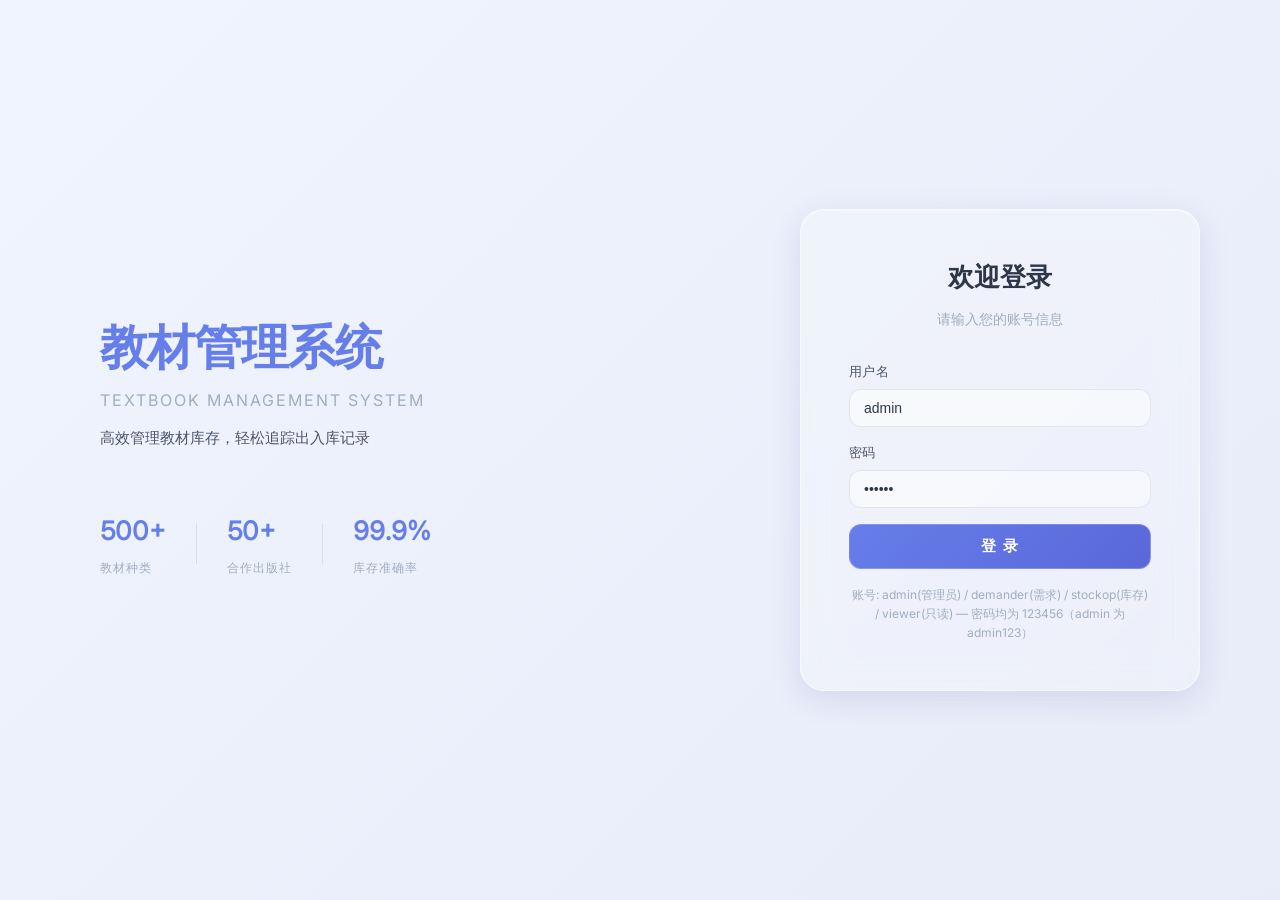
==== frontend/index.html @ da6a26a8 "Add files via upload" ====
<!DOCTYPE html>
<html lang="zh-CN">
<head>
    <meta charset="UTF-8">
    <meta name="viewport" content="width=device-width, initial-scale=1.0">
    <title>教材管理系统</title>
    <!-- Google Fonts -->
    <link rel="preconnect" href="https://fonts.googleapis.com">
    <link rel="preconnect" href="https://fonts.gstatic.com" crossorigin>
    <link href="https://fonts.googleapis.com/css2?family=Fustat:wght@400;500;600;700;800&family=Inter:wght@300;400;500;600;700&display=swap" rel="stylesheet">
    <link rel="stylesheet" href="css/style.css">
</head>
<body>
    <!-- Toast 通知容器 -->
    <div id="toast-container" class="toast-container"></div>

    <div id="app">
        <!-- ============================================================
        登录页面
        ============================================================ -->
        <div id="loginPage" class="login-page-full">
            <div class="login-hero">
                <!-- 左侧装饰文字 -->
                <div class="login-hero-left">
                    <div class="login-brand">
                        <h1 class="login-brand-title">教材管理系统</h1>
                        <p class="login-brand-subtitle">TextBook Management System</p>
                        <p class="login-brand-desc">高效管理教材库存，轻松追踪出入库记录</p>
                    </div>
                    <!-- 三列装饰性统计数字 -->
                    <div class="login-stats">
                        <div class="login-stat-item">
                            <span class="login-stat-number">500+</span>
                            <span class="login-stat-label">教材种类</span>
                        </div>
                        <div class="login-stat-divider"></div>
                        <div class="login-stat-item">
                            <span class="login-stat-number">50+</span>
                            <span class="login-stat-label">合作出版社</span>
                        </div>
                        <div class="login-stat-divider"></div>
                        <div class="login-stat-item">
                            <span class="login-stat-number">99.9%</span>
                            <span class="login-stat-label">库存准确率</span>
                        </div>
                    </div>
                </div>
                <!-- 右侧登录表单 -->
                <div class="login-hero-right">
                    <div class="login-card-glass">
                        <div class="login-card-header">
                            <h2>欢迎登录</h2>
                            <p>请输入您的账号信息</p>
                        </div>
                        <form id="loginForm">
                            <div class="form-group">
                                <label for="username">用户名</label>
                                <input type="text" id="username" name="username" class="form-control" placeholder="请输入用户名" value="admin">
                            </div>
                            <div class="form-group">
                                <label for="password">密码</label>
                                <input type="password" id="password" name="password" class="form-control" placeholder="请输入密码" value="123456">
                            </div>
                            <button type="submit" class="btn btn-primary btn-block login-submit-btn">登 录</button>
                        </form>
                        <p class="login-hint">账号: admin(管理员) / demander(需求) / stockop(库存) / viewer(只读) — 密码均为 123456（admin 为 admin123）</p>
                    </div>
                </div>
            </div>
        </div>

        <!-- ============================================================
        首页欢迎屏
        ============================================================ -->
        <div id="homePage" class="home-page" style="display: none;">
            <div class="home-bg"></div>
            <div class="home-bg-clear"></div>
            <div class="home-vignette"></div>
            <div class="home-corner-title">TextBook</div>
            <div class="home-corner-line"></div>
            <div class="home-center">
                <h1 class="home-main-title">教材管理系统</h1>
                <p class="home-subtitle">TextBookManagement</p>
            </div>
            <div class="home-enter-btn" id="homeEnterBtn">
                <div class="enter-ring outer"></div>
                <div class="enter-ring inner"></div>
            </div>
            <div class="home-enter-text" id="homeEnterText">Click To Enter</div>
        </div>

        <!-- ============================================================
        主应用界面
        ============================================================ -->
        <div id="appMain" class="app-main" style="display: none;">
            <!-- 导航栏：初始全宽透明，滚动后收缩为居中胶囊 -->
            <nav id="liquidNavbar" class="liquid-navbar">
                <div class="liquid-navbar-inner">
                    <div class="liquid-nav-left">
                        <span class="liquid-nav-logo">TextBook</span>
                    </div>
                    <div class="liquid-nav-center">
                        <div class="nav-indicator" id="navIndicator"></div>
                        <span id="dynamicNavLinks">
                            <!-- 导航链接由 router.js 根据权限动态渲染 -->
                        </span>
                    </div>
                    <div class="liquid-nav-right">
                        <span class="liquid-nav-user" id="userDisplayNav">未登录</span>
                        <button id="logoutBtnNav" class="liquid-btn-logout">
                            <span>退出登录</span>
                            <svg class="logout-arrow" width="16" height="16" viewBox="0 0 24 24" fill="none" stroke="currentColor" stroke-width="2.5" stroke-linecap="round" stroke-linejoin="round">
                                <path d="M9 21H5a2 2 0 0 1-2-2V5a2 2 0 0 1 2-2h4"/>
                                <polyline points="16 17 21 12 16 7"/>
                                <line x1="21" y1="12" x2="9" y2="12"/>
                            </svg>
                        </button>
                    </div>
                </div>
            </nav>

            <!-- 单页滚动主内容区：页面由 router.js 动态渲染到 #page-container -->
            <main id="main-content" class="main-content">
                <div id="page-container">
                    <!-- 页面内容由 JavaScript 动态加载 -->
                </div>
            </main>
        </div>
    </div>

    <!-- 引入 JavaScript 文件 -->
    <script src="js/api.js"></script>
    <script src="js/router.js"></script>
    <script src="js/app.js"></script>
</body>
</html>
---- frontend/css/style.css ----
/* ============================================================
   教材管理系统 — 浅色系玻璃拟态 + 液态玻璃导航 + 平滑动画
   全局样式表：包含首页、登录页、仪表盘、教材管理、模态框等全部页面样式
   ============================================================ */

/* ============================================================
   CSS 设计令牌（Design Tokens）
   集中定义全局颜色、圆角、间距、过渡、阴影等可复用变量
   ============================================================ */
:root {
    /* ---- 玻璃拟态核心参数 ---- */
    --glass-bg: rgba(255, 255, 255, 0.20);         /* 半透明白底 */
    --glass-border: rgba(255, 255, 255, 0.6);       /* 半透明白边框 */
    --glass-shadow: 0 8px 32px rgba(31, 38, 135, 0.12),
                    inset 0 1px 1px rgba(255, 255, 255, 0.6); /* 外投影 + 内高光 */
    --glass-blur: 18px;                              /* backdrop-filter 模糊量 */

    /* ---- 主题色系（紫蓝渐变） ---- */
    --primary: #667eea;
    --primary-light: #a8b5ff;
    --primary-dark: #5a67d8;
    --primary-soft: rgba(102, 126, 234, 0.08);       /* 极浅紫底，用于 hover 背景 */
    --success: #48bb78;
    --warning: #ed8936;
    --danger: #fc8181;
    --info: #63b3ed;

    /* ---- 文字色阶 ---- */
    --text-primary: #2d3748;
    --text-secondary: #4a5568;
    --text-muted: #a0aec0;
    --text-on-glass: #2d3748;

    /* ---- 页面浅色渐变背景 ---- */
    --bg-start: #f0f4ff;
    --bg-end: #e8ecf8;
    --bg-card: rgba(255, 255, 255, 0.6);
    
    /* ---- 统一圆角阶梯 ---- */
    --radius-sm: 8px;
    --radius-md: 12px;
    --radius-lg: 16px;
    --radius-xl: 20px;
    --radius-2xl: 24px;

    /* ---- 统一间距阶梯 ---- */
    --spacing-xs: 4px;
    --spacing-sm: 8px;
    --spacing-md: 16px;
    --spacing-lg: 24px;
    --spacing-xl: 32px;
    --spacing-2xl: 48px;

    /* ---- 统一过渡曲线 ---- */
    --transition-fast: 0.2s cubic-bezier(0.4, 0, 0.2, 1);
    --transition-normal: 0.3s cubic-bezier(0.4, 0, 0.2, 1);
    --transition-slow: 0.5s cubic-bezier(0.4, 0, 0.2, 1);

    /* ---- 布局尺寸 ---- */
    --topbar-height: 60px;                           /* 旧版顶栏高度 */
}
/* ============================================================
   全局盒模型重置 & body/html 基础样式
   ============================================================ */
* {
    margin: 0;
    padding: 0;
    box-sizing: border-box;
}

body {
    font-family: -apple-system, BlinkMacSystemFont, "Segoe UI", Roboto, "Helvetica Neue", Arial, "Noto Sans SC", sans-serif;
    /* background: url('../images/indexBackground.jpg') center/cover no-repeat fixed; 全屏背景图片，固定不随滚动 */
    background: white;
    color: var(--text-primary);
    line-height: 1.6;
    min-height: 100vh;
    overflow-x: hidden;          /* 禁止横向滚动 */
}

html {
    scroll-behavior: smooth;     /* 锚点平滑滚动 */
}

/* ---- #app 根容器：纵向弹性布局，撑满视口 ---- */
#app {
    display: flex;
    flex-direction: column;
    min-height: 100vh;
    position: relative;          /* 作为内部 fixed 定位的参照 */
}

/* ============================================================
   首页欢迎屏（Welcome / Landing Screen）
   全屏 fixed 覆盖：背景图 + 模糊/暗角 + 品牌标题 + 双圆环进入按钮
   JS 添加 .hidden 类触发淡出 + 微放大转场动画，然后切入主应用
   ============================================================ */

/* 首页全屏容器：fixed 覆盖视口，z-index:1000 为最高层 */
.home-page {
    position: fixed;
    top: 0;
    left: 0;
    width: 100%;
    height: 100%;
    z-index: 1000;
    display: flex;
    flex-direction: column;
    align-items: center;
    justify-content: center;
    overflow: hidden;
    transition: opacity 0.8s cubic-bezier(0.4, 0, 0.2, 1),
                transform 0.8s cubic-bezier(0.4, 0, 0.2, 1); /* 退出时淡出+微放大 */
}

/* 隐藏态：透明 + 放大 5% + 禁止交互，JS 触发退出动画 */
.home-page.hidden {
    opacity: 0;
    transform: scale(1.05);
    pointer-events: none;
}

/* 背景图层（模糊层）：整张背景图高斯模糊 10px，边缘外扩 10px 避免模糊白边 */
.home-bg {
    position: absolute;
    top: -10px;
    left: -10px;
    right: -10px;
    bottom: -10px;
    background: url('../images/HomeBackground.png') center/cover no-repeat;
    filter: blur(10px);
    z-index: 0;
}

/* 背景图层（清晰中心）：同一背景图，径向渐变 mask 使中心清晰 → 边缘渐隐融入模糊层 */
.home-bg-clear {
    position: absolute;
    top: -10px;
    left: -10px;
    right: -10px;
    bottom: -10px;
    background: url('../images/HomeBackground.png') center/cover no-repeat;
    z-index: 0;
    mask-image: radial-gradient(
        circle at center,
        rgba(0, 0, 0, 1) 0%,
        rgba(0, 0, 0, 1) 25%,
        rgba(0, 0, 0, 0.8) 30%,
        rgba(0, 0, 0, 0.3) 40%,
        rgba(0, 0, 0, 0) 50%
    );
    -webkit-mask-image: radial-gradient(
        circle at center,
        rgba(0, 0, 0, 1) 0%,
        rgba(0, 0, 0, 1) 25%,
        rgba(0, 0, 0, 0.8) 30%,
        rgba(0, 0, 0, 0.3) 40%,
        rgba(0, 0, 0, 0) 50%
    );
    pointer-events: none;
}

/* 暗角覆盖层：径向渐变从中心透明到四角深黑，压暗画面边缘突出中央内容 */
.home-vignette {
    position: absolute;
    top: 0;
    left: 0;
    width: 100%;
    height: 100%;
    z-index: 1;
    background: radial-gradient(
        ellipse at center,
        transparent 40%,
        rgba(0, 0, 0, 0.15) 60%,
        rgba(0, 0, 0, 0.35) 80%,
        rgba(0, 0, 0, 0.5) 100%
    );
    pointer-events: none;
}

/* 左上角品牌文字：衬线斜体镂空效果（color:transparent + 仅保留白色 text-stroke 描边） */
.home-corner-title {
    position: absolute;
    top: 40px;
    left: 48px;
    z-index: 2;
    font-family: 'Georgia', 'Times New Roman', 'Songti SC', 'SimSun', serif;
    font-size: 28px;
    font-weight: 400;
    font-style: italic;
    color: transparent;                                      /* 文字填充透明，仅显示描边 */
    -webkit-text-stroke: 0.5px rgba(255, 255, 255, 0.8);
    letter-spacing: 4px;
    user-select: none;
}

/* 品牌文字下方的装饰横线：半透明白色，左右撑满 */
.home-corner-line {
    position: absolute;
    top: calc(40px + 28px + 8px); /* = 标题 top + 字号 + 8px 间距 */
    left: 48px;
    right: 48px;
    height: 1px;
    background: rgba(255, 255, 255, 0.2);
    z-index: 2;
    pointer-events: none;
}

/* 中央文字区域：纵向 flex 居中排列主标题 + 副标题 */
.home-center {
    position: relative;
    z-index: 2;
    text-align: center;
    display: flex;
    flex-direction: column;
    align-items: center;
    gap: 16px;
}

/* 主标题：大号衬线斜体白色，带柔和投影 */
.home-main-title {
    font-family: 'Georgia', 'Times New Roman', 'Songti SC', serif;
    font-size: 72px;
    font-weight: 600;
    font-style: italic;
    color: #ffffff;
    text-shadow: 0 2px 20px rgba(0, 0, 0, 0.15);
    letter-spacing: 6px;
    margin: 0;
    line-height: 1.2;
}

/* 副标题：细体无衬线大写，半透明白色 */
.home-subtitle {
    font-family: -apple-system, BlinkMacSystemFont, 'Segoe UI', Roboto, 'Helvetica Neue', Arial, sans-serif;
    font-size: 16px;
    font-weight: 300;
    color: rgba(255, 255, 255, 0.6);
    letter-spacing: 6px;
    text-transform: uppercase;
    margin: 0;
}

/* 进入按钮：绝对定位于页面底部中央，内含双圆环装饰 */
.home-enter-btn {
    position: absolute;
    bottom: 60px;
    left: 50%;
    transform: translateX(-50%);                            /* 水平居中 */
    z-index: 2;
    display: flex;
    align-items: center;
    justify-content: center;
    cursor: pointer;
    width: 72px;
    height: 72px;
    transition: transform 0.3s cubic-bezier(0.4, 0, 0.2, 1);
}

.home-enter-btn:hover {
    transform: translateX(-50%) scale(1.08);                /* hover 放大 8% */
}

.home-enter-btn:active {
    transform: translateX(-50%) scale(0.95);                /* 按下缩小 5% */
}

/* 双圆环（外环细 + 内环粗）：绝对居中于按钮容器，hover 同步放大 */
.enter-ring {
    position: absolute;
    border-radius: 50%;
    border-style: solid;
    border-color: rgba(255, 255, 255, 0.7);
    top: 50%;
    left: 50%;
    transform: translate(-50%, -50%);
    transition: all 0.4s cubic-bezier(0.4, 0, 0.2, 1);
}

.enter-ring.outer {
    width: 72px;
    height: 72px;
    border-width: 1.5px;
}

.enter-ring.inner {
    width: 58px;
    height: 58px;
    border-width: 2.5px;
}

.home-enter-btn:hover .enter-ring.outer {
    width: 80px;
    height: 80px;
    border-color: rgba(255, 255, 255, 0.9);
}

.home-enter-btn:hover .enter-ring.inner {
    width: 64px;
    height: 64px;
    border-color: rgba(255, 255, 255, 0.9);
}

/* 按钮下方提示文字 ~ 兄弟选择器联动 hover 高亮 */
.home-enter-text {
    position: absolute;
    bottom: 36px;
    left: 50%;
    transform: translateX(-50%);
    z-index: 2;
    font-family: -apple-system, BlinkMacSystemFont, 'Segoe UI', Roboto, 'Helvetica Neue', Arial, sans-serif;
    font-size: 13px;
    font-weight: 300;
    color: rgba(255, 255, 255, 0.7);
    letter-spacing: 3px;
    text-align: center;
    line-height: 1.3;
    transition: color 0.3s ease;
    cursor: pointer;
}

.home-enter-btn:hover ~ .home-enter-text,
.home-enter-text:hover {
    color: rgba(255, 255, 255, 0.95);
}



/* ---- 主应用界面：初始隐藏，JS 添加 .show 后显示 ---- */
.app-main {
    display: none;
    flex-direction: column;
    min-height: 100vh;
}

.app-main.show {
    display: flex;
}

/* 进入动画作用在 #page-container 上，避免 transform 创建新的 fixed 定位包含块 */
.app-main.show #page-container {
    animation: appMainEnter 0.8s cubic-bezier(0.16, 1, 0.3, 1) forwards;
}

@keyframes appMainEnter {
    from {
        opacity: 0;
        transform: translateY(40px);                        /* 从下方 40px 滑入 */
    }
    to {
        opacity: 1;
        transform: translateY(0);
    }
}

/* ============================================================
   首页响应式适配
   平板端（≤768px）：缩小字号、调整按钮和品牌文字位置
   ============================================================ */
@media (max-width: 768px) {
    .home-main-title {
        font-size: 42px;
        letter-spacing: 4px;
    }

    .home-subtitle {
        font-size: 13px;
        letter-spacing: 4px;
    }

    .home-corner-title {
        top: 28px;
        left: 28px;
        font-size: 22px;
    }

    .home-enter-btn {
        bottom: 40px;
        width: 80px;
        height: 80px;
    }

    .enter-ring.outer {
        width: 80px;
        height: 80px;
    }

    .enter-ring.inner {
        width: 64px;
        height: 64px;
    }

    .home-enter-btn:hover .enter-ring.outer {
        width: 88px;
        height: 88px;
    }

    .home-enter-btn:hover .enter-ring.inner {
        width: 70px;
        height: 70px;
    }

    .home-enter-text {
        font-size: 10px;
        bottom: 28px;
    }

    .home-corner-line {
        top: calc(28px + 22px + 8px);
        left: 28px;
        right: 28px;
    }


}

@media (max-width: 480px) {
    .home-main-title {
        font-size: 32px;
        letter-spacing: 2px;
    }

    .home-subtitle {
        font-size: 11px;
        letter-spacing: 3px;
    }

    .home-corner-title {
        top: 20px;
        left: 20px;
        font-size: 18px;
    }

    .home-corner-line {
        top: calc(20px + 18px + 8px);
        left: 20px;
        right: 20px;
    }


}

/* ============================================================
   顶部导航栏
   ============================================================ */
.topbar {
    position: fixed;
    top: 0;
    left: 0;
    right: 0;
    height: var(--topbar-height);
    z-index: 100;
    display: flex;
    align-items: center;
    justify-content: space-between;
    padding: 0 var(--spacing-lg);
    background: var(--glass-bg);
    backdrop-filter: blur(var(--glass-blur));
    -webkit-backdrop-filter: blur(var(--glass-blur));
    border-bottom: 1px solid var(--glass-border);
    box-shadow: var(--glass-shadow);
}

.topbar-left {
    display: flex;
    align-items: center;
    gap: var(--spacing-md);
}

.topbar-title {
    font-size: 18px;
    font-weight: 700;
    color: var(--text-primary);
    letter-spacing: 0.5px;
    background: linear-gradient(135deg, #667eea, #a8b5ff);
    -webkit-background-clip: text;
    -webkit-text-fill-color: transparent;
    background-clip: text;
}

.topbar-right {
    display: flex;
    align-items: center;
    gap: var(--spacing-sm);
}

/* 汉堡图标按钮：半透明白底 + 细边框，hover 上浮 */
.nav-toggle-btn {
    background: rgba(255, 255, 255, 0.5);
    border: 1px solid rgba(255, 255, 255, 0.7);
    border-radius: var(--radius-md);
    cursor: pointer;
    padding: 10px 12px;
    display: flex;
    align-items: center;
    justify-content: center;
    transition: all var(--transition-fast);
    box-shadow: 0 2px 8px rgba(31, 38, 135, 0.04);
}

.nav-toggle-btn:hover {
    background: rgba(255, 255, 255, 0.8);
    box-shadow: 0 4px 16px rgba(31, 38, 135, 0.1);
    transform: translateY(-1px);
}

.nav-toggle-btn:active {
    transform: translateY(0) scale(0.96);
}

.nav-toggle-icon {
    display: flex;
    flex-direction: column;
    gap: 4px;
    width: 20px;
    height: 16px;
    justify-content: center;
    align-items: center;
}

.nav-toggle-icon .bar {
    display: block;
    width: 20px;
    height: 2px;
    background: var(--text-secondary);
    border-radius: 2px;
    transition: all var(--transition-normal);
    transform-origin: center;
}

/* 汉堡图标三条横线动画：active 时 bar1/bar3 旋转成 X，bar2 消失 */
.nav-toggle-btn.active .bar1 {
    transform: translateY(6px) rotate(45deg);
}

.nav-toggle-btn.active .bar2 {
    opacity: 0;
    transform: scaleX(0);
}

.nav-toggle-btn.active .bar3 {
    transform: translateY(-6px) rotate(-45deg);
}

/* ============================================================
   下拉导航菜单（抽屉式）
   从顶部导航栏下方滑出，玻璃拟态半透明背景
   .open 类控制展开/收起，使用 translateY 动画
   ============================================================ */
.dropdown-nav {
    position: fixed;
    top: var(--topbar-height);
    left: 0;
    right: 0;
    z-index: 99;
    background: var(--glass-bg);
    backdrop-filter: blur(var(--glass-blur));
    -webkit-backdrop-filter: blur(var(--glass-blur));
    border-bottom: 1px solid var(--glass-border);
    box-shadow: var(--glass-shadow);
    transform: translateY(-100%);
    opacity: 0;
    transition: transform 0.5s cubic-bezier(0.4, 0, 0.2, 1),
                opacity 0.5s cubic-bezier(0.4, 0, 0.2, 1);
    pointer-events: none;
}

.dropdown-nav.open {
    transform: translateY(0);
    opacity: 1;
    pointer-events: auto;
}


.dropdown-nav-list {
    list-style: none;
    padding: var(--spacing-sm) 0;
}

.dropdown-nav-list li a {
    display: flex;
    align-items: center;
    gap: 12px;
    padding: 14px var(--spacing-lg);
    color: var(--text-secondary);
    text-decoration: none;
    font-size: 15px;
    font-weight: 500;
    transition: all var(--transition-fast);
    position: relative;
    margin: 2px var(--spacing-sm);
    border-radius: var(--radius-md);
}

.dropdown-nav-list li a:hover {
    color: var(--primary);
    background: var(--primary-soft);
    transform: translateX(6px);
}

.dropdown-nav-list li a.active {
    color: var(--primary-dark);
    background: var(--primary-soft);
    font-weight: 600;
}

.dropdown-nav-list li a .nav-icon {
    font-size: 18px;
    width: 28px;
    text-align: center;
}

.dropdown-nav-footer {
    display: flex;
    justify-content: space-between;
    align-items: center;
    padding: var(--spacing-md) var(--spacing-lg);
    border-top: 1px solid rgba(0, 0, 0, 0.05);
    font-size: 13px;
    color: var(--text-muted);
}

/* ============================================================
   主内容区域
   纵向弹性填充剩余空间，z-index:2 浮于背景光晕之上
   导航打开时通过 .nav-open 淡出并微缩
   ============================================================ */
.main-content {
    flex: 1;
    padding: var(--spacing-xl);
    overflow-y: auto;
    position: relative;
    z-index: 2;
    min-height: 100vh;
    transition: opacity 0.5s cubic-bezier(0.4, 0, 0.2, 1),
                transform 0.5s cubic-bezier(0.4, 0, 0.2, 1);
}

/* 导航打开时主内容淡出 + 微缩，防止误操作 */
.main-content.nav-open {
    opacity: 0;
    transform: scale(0.97);
    pointer-events: none;
}


/* 旧版登录页：主内容区居中 */
.main-content.login-page {
    display: flex;
    justify-content: center;
    align-items: center;
    min-height: 100vh;
    padding-top: var(--topbar-height);
}

/* ============================================================
   页面内容卡片（玻璃拟态）
   半透明白底 + backdrop-filter 模糊 + 细白边框 + 内外投影
   用于各功能页的内容承载容器
   ============================================================ */
#page-container {
    position: relative;
}

.page {
    background: 0;
    backdrop-filter: blur(var(--glass-blur));
    -webkit-backdrop-filter: blur(var(--glass-blur));
    border-top: 1px solid #000;
    border-bottom: none;
    border-left: none;
    border-right: none;
    border-radius: 0;
    padding: var(--spacing-xl);
    box-shadow:0;
    margin-bottom: var(--spacing-lg);
}

.page-header {
    display: flex;
    justify-content: space-between;
    align-items: center;
    margin-bottom: var(--spacing-lg);
    padding-bottom: var(--spacing-md);
    border-bottom: 1px solid rgba(0, 0, 0, 0.05);
}

.page-header h2 {
    font-size: 22px;
    color: var(--text-primary);
    font-weight: 700;
}

/* 单页滚动区域包装器：scroll-margin-top:0 直接定位到视口顶部 */
.page-section {
    scroll-margin-top: 0; /* 直接定位到浏览器顶部，忽略导航栏高度 */
    padding-top: var(--spacing-md);
}

/* ============================================================
   滚动渐显动画（Reveal on Scroll）
   .reveal 初始透明，JS 添加 .revealed 后 opacity 过渡到 1
   nth-child 错开延迟实现依次出现的视觉效果
   ============================================================ */
.reveal {
    opacity: 0;
    transition: opacity 0.7s cubic-bezier(0.16, 1, 0.3, 1);
}

.reveal.revealed {
    opacity: 1;
}

/* 错开延迟：每个后续元素延迟 80ms，产生依次渐显的瀑布效果 */
.reveal:nth-child(1) { transition-delay: 0s; }
.reveal:nth-child(2) { transition-delay: 0.08s; }
.reveal:nth-child(3) { transition-delay: 0.16s; }
.reveal:nth-child(4) { transition-delay: 0.24s; }
.reveal:nth-child(5) { transition-delay: 0.32s; }
.reveal:nth-child(6) { transition-delay: 0.40s; }
.reveal:nth-child(7) { transition-delay: 0.48s; }
.reveal:nth-child(8) { transition-delay: 0.56s; }

/* ============================================================
   Bento Grid 栅格布局
   12 列网格 + 玻璃拟态卡片，通过 span 类控制列宽
   ::before 伪元素制造对角线高光效果
   ============================================================ */
.bento-grid {
    display: grid;
    grid-template-columns: repeat(12, 1fr);
    gap: var(--spacing-md);
}

.bento-card {
    background: var(--glass-bg);
    backdrop-filter: blur(var(--glass-blur));
    -webkit-backdrop-filter: blur(var(--glass-blur));
    border: 1px solid var(--glass-border);
    border-radius: var(--radius-lg);
    padding: var(--spacing-lg);
    box-shadow:
        var(--glass-shadow),
        inset 0 1px 1px rgba(255, 255, 255, 0.6);
    transition: all var(--transition-normal);
    position: relative;
    overflow: hidden;
}

.bento-card::before {
    content: '';
    position: absolute;
    top: 0;
    left: 0;
    right: 0;
    bottom: 0;
    background: linear-gradient(135deg, rgba(255,255,255,0.4) 0%, transparent 50%);
    pointer-events: none;
    border-radius: inherit;
}

.bento-card:hover {
    transform: translateY(-2px);
    box-shadow:
        0 12px 40px rgba(31, 38, 135, 0.12),
        inset 0 1px 1px rgba(255, 255, 255, 0.6);
    border-color: rgba(255, 255, 255, 0.8);
}

.bento-full { grid-column: span 12; }
.bento-half { grid-column: span 6; }
.bento-third { grid-column: span 4; }
.bento-two-thirds { grid-column: span 8; }
.bento-quarter { grid-column: span 3; }

/* ============================================================
   统计卡片（Stat Cards）
   自适应网格 + 玻璃拟态，左侧渐变色条装饰
   用于控制台/仪表盘的数据概览
   ============================================================ */
.stat-cards {
    display: grid;
    grid-template-columns: repeat(auto-fill, minmax(240px, 1fr));
    gap: var(--spacing-md);
    margin-bottom: var(--spacing-lg);
}

.stat-card {
    background: var(--glass-bg);
    backdrop-filter: blur(var(--glass-blur));
    -webkit-backdrop-filter: blur(var(--glass-blur));
    border: 1px solid var(--glass-border);
    border-radius: var(--radius-lg);
    padding: var(--spacing-lg);
    box-shadow:
        var(--glass-shadow),
        inset 0 1px 1px rgba(255, 255, 255, 0.6);
    transition: all var(--transition-normal);
    position: relative;
    overflow: hidden;
}

.stat-card::before {
    content: '';
    position: absolute;
    top: 0;
    left: 0;
    width: 4px;
    height: 100%;
    background: linear-gradient(180deg, var(--primary), var(--primary-light));
    border-radius: 0 2px 2px 0;
}

.stat-card:hover {
    transform: translateY(-3px) scale(1.02);
    box-shadow:
        0 16px 48px rgba(31, 38, 135, 0.12),
        inset 0 1px 1px rgba(255, 255, 255, 0.6);
    border-color: rgba(255, 255, 255, 0.8);
}

.stat-card h4 {
    font-size: 13px;
    color: var(--text-muted);
    margin-bottom: var(--spacing-sm);
    font-weight: 500;
    text-transform: uppercase;
    letter-spacing: 0.5px;
}

.stat-card .stat-value {
    font-size: 32px;
    font-weight: 700;
    color: var(--text-primary);
    line-height: 1.2;
}

.stat-card .stat-icon {
    position: absolute;
    top: var(--spacing-md);
    right: var(--spacing-md);
    font-size: 28px;
    opacity: 0.2;
}

/* ============================================================
   旧版登录页面（居中卡片式）
   玻璃拟态卡片居中于视口
   注：当前主要使用下方 .login-page-full 全屏 Hero 布局，此样式保留兼容
   ============================================================ */
.login-page {
    display: flex;
    justify-content: center;
    align-items: center;
    min-height: 100vh;
}

.login-card {
    background: var(--glass-bg);
    backdrop-filter: blur(var(--glass-blur));
    -webkit-backdrop-filter: blur(var(--glass-blur));
    border: 1px solid var(--glass-border);
    border-radius: var(--radius-2xl);
    padding: var(--spacing-2xl);
    width: 420px;
    max-width: 90vw;
    box-shadow: var(--glass-shadow);
    transition: all var(--transition-normal);
}

.login-card:hover {
    box-shadow:
        0 16px 48px rgba(31, 38, 135, 0.15),
        inset 0 1px 1px rgba(255, 255, 255, 0.6);
    border-color: rgba(255, 255, 255, 0.85);
}

.login-card h2 {
    text-align: center;
    margin-bottom: var(--spacing-xl);
    color: var(--text-primary);
    font-size: 24px;
    font-weight: 700;
    background: linear-gradient(135deg, #667eea, #a8b5ff);
    -webkit-background-clip: text;
    -webkit-text-fill-color: transparent;
    background-clip: text;
}

/* ============================================================
   表单控件
   半透明白底输入框 + focus 蓝紫边框发光
   ============================================================ */
.form-group {
    margin-bottom: var(--spacing-md);
}

.form-group label {
    display: block;
    margin-bottom: 6px;
    font-weight: 500;
    font-size: 13px;
    color: var(--text-secondary);
    letter-spacing: 0.3px;
}

.form-control {
    width: 100%;
    padding: 10px 14px;
    background: rgba(255, 255, 255, 0.5);
    border: 1px solid rgba(0, 0, 0, 0.08);
    border-radius: var(--radius-md);
    font-size: 14px;
    color: var(--text-primary);
    transition: all var(--transition-fast);
    outline: none;
}

.form-control::placeholder {
    color: var(--text-muted);
}

.form-control:focus {
    border-color: var(--primary-light);
    background: rgba(255, 255, 255, 0.8);
    box-shadow: 0 0 0 3px rgba(102, 126, 234, 0.12);
}

textarea.form-control {
    resize: vertical;
    min-height: 80px;
}

select.form-control option {
    background: #fff;
    color: var(--text-primary);
}

/* ============================================================
   通用按钮体系
   渐变背景 + ::after 水波纹点击反馈 + hover 上浮效果
   包含 primary/success/danger/warning 四种语义色变体
   ============================================================ */
.btn {
    display: inline-flex;
    align-items: center;
    justify-content: center;
    gap: 8px;
    padding: 10px 22px;
    border: 1px solid transparent;
    border-radius: var(--radius-md);
    font-size: 14px;
    font-weight: 600;
    cursor: pointer;
    transition: all var(--transition-fast);
    text-decoration: none;
    position: relative;
    overflow: hidden;
    letter-spacing: 0.3px;
}

.btn::after {
    content: '';
    position: absolute;
    top: 50%;
    left: 50%;
    width: 0;
    height: 0;
    border-radius: 50%;
    background: rgba(255, 255, 255, 0.3);
    transition: width 0.4s ease, height 0.4s ease, opacity 0.4s ease;
    transform: translate(-50%, -50%);
    opacity: 0;
}

.btn:active::after {
    width: 200px;
    height: 200px;
    opacity: 1;
    transition: 0s;
}

.btn:hover {
    transform: translateY(-1px) scale(1.03);
    box-shadow: 0 8px 24px rgba(31, 38, 135, 0.1);
}

.btn:active {
    transform: translateY(0) scale(0.98);
}

.btn-primary {
    background: linear-gradient(135deg, var(--primary), var(--primary-dark));
    color: #fff;
    border-color: rgba(255, 255, 255, 0.2);
}

.btn-primary:hover {
    background: linear-gradient(135deg, var(--primary-light), var(--primary));
    box-shadow: 0 8px 24px rgba(102, 126, 234, 0.3);
}

.btn-success {
    background: linear-gradient(135deg, var(--success), #38a169);
    color: #fff;
}

.btn-success:hover {
    box-shadow: 0 8px 24px rgba(72, 187, 120, 0.3);
}

.btn-danger {
    background: linear-gradient(135deg, var(--danger), #f56565);
    color: #fff;
}

.btn-danger:hover {
    box-shadow: 0 8px 24px rgba(252, 129, 129, 0.3);
}

.btn-warning {
    background: linear-gradient(135deg, var(--warning), #dd6b20);
    color: #fff;
}

.btn-warning:hover {
    box-shadow: 0 8px 24px rgba(237, 137, 54, 0.3);
}

.btn-sm {
    padding: 6px 14px;
    font-size: 12px;
}

.btn-block {
    display: flex;
    width: 100%;
}

.btn:disabled {
    opacity: 0.4;
    cursor: not-allowed;
    transform: none !important;
    box-shadow: none !important;
}

/* ============================================================
   表格内操作按钮
   编辑按钮（蓝紫系）、删除按钮（红色系）、订购按钮（绿色系）、入库按钮（蓝紫系）
   均为半透明底色 + 边框的轻量风格
   ============================================================ */
.table-actions {
    display: flex;
    gap: 6px;
}

.btn-edit {
    background: rgba(102, 126, 234, 0.1);
    color: var(--primary);
    border: 1px solid rgba(102, 126, 234, 0.25);
}

.btn-edit:hover {
    background: var(--primary-soft);
    border-color: var(--primary);
    box-shadow: 0 4px 12px rgba(102, 126, 234, 0.2);
}

.btn-delete {
    background: rgba(252, 129, 129, 0.08);
    color: var(--danger);
    border: 1px solid rgba(252, 129, 129, 0.25);
}

.btn-delete:hover {
    background: rgba(252, 129, 129, 0.15);
    border-color: var(--danger);
    box-shadow: 0 4px 12px rgba(252, 129, 129, 0.2);
}

/* 订购按钮：浅绿底 + 绿色文字，用于教材订购操作 */
.btn-order {
    background: rgba(72, 187, 120, 0.1);
    color: var(--success);
    border: 1px solid rgba(72, 187, 120, 0.25);
    cursor: pointer;
}

.btn-order:hover {
    background: rgba(72, 187, 120, 0.18);
    border-color: var(--success);
    box-shadow: 0 4px 12px rgba(72, 187, 120, 0.25);
    transform: translateY(-1px);
}

/* 快捷入库按钮：浅紫底 + 紫色文字，用于快速入库操作 */
.btn-stock-in {
    background: rgba(102, 126, 234, 0.1);
    color: var(--primary);
    border: 1px solid rgba(102, 126, 234, 0.25);
    cursor: pointer;
}

.btn-stock-in:hover {
    background: var(--primary-soft);
    border-color: var(--primary);
    box-shadow: 0 4px 12px rgba(102, 126, 234, 0.2);
    transform: translateY(-1px);
}

/* ============================================================
   数据表格
   极简线条风格：仅底部淡分割线 + hover 行半透明高亮
   表头大写字母 + 半透明白底
   ============================================================ */
.table-container {
    overflow-x: auto;
    border-radius: var(--radius-md);
}

table {
    width: 100%;
    border-collapse: collapse;
    font-size: 14px;
}

table th,
table td {
    padding: 12px 14px;
    text-align: left;
    border-bottom: 1px solid rgba(0, 0, 0, 0.05);
    color: var(--text-primary);
}

table th {
    background: rgba(255, 255, 255, 0.3);
    font-weight: 600;
    color: var(--text-secondary);
    white-space: nowrap;
    font-size: 12px;
    text-transform: uppercase;
    letter-spacing: 0.5px;
}

table tr {
    transition: background var(--transition-fast);
}

table tr:hover {
    background: rgba(255, 255, 255, 0.3);
}

table tr:last-child td {
    border-bottom: none;
}

/* ============================================================
   分页组件
   居中排列的页码按钮，active 态为紫蓝渐变
   ============================================================ */
.pagination {
    display: flex;
    justify-content: center;
    align-items: center;
    gap: 6px;
    margin-top: var(--spacing-lg);
    padding-top: var(--spacing-md);
    border-top: 1px solid rgba(0, 0, 0, 0.05);
}

.pagination button {
    padding: 8px 14px;
    border: 1px solid rgba(0, 0, 0, 0.08);
    background: rgba(255, 255, 255, 0.4);
    color: var(--text-secondary);
    border-radius: var(--radius-sm);
    cursor: pointer;
    font-size: 13px;
    font-weight: 500;
    transition: all var(--transition-fast);
}

.pagination button:hover:not(:disabled) {
    background: rgba(255, 255, 255, 0.7);
    border-color: var(--primary-light);
    color: var(--primary);
    transform: translateY(-1px);
}

.pagination button:disabled {
    opacity: 0.3;
    cursor: not-allowed;
}

.pagination button.active {
    background: linear-gradient(135deg, var(--primary), var(--primary-dark));
    border-color: transparent;
    color: #fff;
    box-shadow: 0 4px 12px rgba(102, 126, 234, 0.25);
}

.pagination .page-info {
    font-size: 13px;
    color: var(--text-muted);
    margin-right: var(--spacing-sm);
}

/* ============================================================
   搜索栏
   横向 flex 布局，输入框固定 320px 宽度
   ============================================================ */
.search-bar {
    display: flex;
    gap: var(--spacing-sm);
    margin-bottom: var(--spacing-lg);
    align-items: center;
}

.search-bar .form-control {
    width: 320px;
}

/* ============================================================
   表单字段提示文字
   灰色小字，位于输入框下方
   ============================================================ */
.field-hint {
    display: block;
    font-size: 12px;
    color: var(--text-muted);
    margin-top: 4px;
    line-height: 1.4;
}

/* ============================================================
   模态框（Modal）
   半透明遮罩层 + 居中玻璃拟态弹窗
   .show 类控制显示，弹窗从下方滑入
   ============================================================ */
.modal-overlay {
    display: none;
    position: fixed;
    top: 0;
    left: 0;
    right: 0;
    bottom: 0;
    background: rgba(255, 255, 255, 0.15);
    backdrop-filter: blur(6px);
    -webkit-backdrop-filter: blur(6px);
    z-index: 1000;
    justify-content: center;
    align-items: center;
    animation: fadeIn 0.25s ease;
}

.modal-overlay.show {
    display: flex;
}

.modal {
    background: var(--glass-bg);
    backdrop-filter: blur(var(--glass-blur));
    -webkit-backdrop-filter: blur(var(--glass-blur));
    border: 1px solid var(--glass-border);
    border-radius: var(--radius-xl);
    padding: var(--spacing-xl);
    width: 520px;
    max-width: 90vw;
    max-height: 85vh;
    overflow-y: auto;
    box-shadow: var(--glass-shadow);
    animation: modalSlideUp 0.35s cubic-bezier(0.16, 1, 0.3, 1);
}

.modal-header {
    display: flex;
    justify-content: space-between;
    align-items: center;
    margin-bottom: var(--spacing-lg);
    padding-bottom: var(--spacing-md);
    border-bottom: 1px solid rgba(0, 0, 0, 0.05);
}

.modal-header h3 {
    font-size: 18px;
    color: var(--text-primary);
    font-weight: 700;
}

.modal-close {
    background: rgba(255, 255, 255, 0.4);
    border: 1px solid rgba(0, 0, 0, 0.06);
    font-size: 18px;
    cursor: pointer;
    color: var(--text-muted);
    padding: 4px 10px;
    border-radius: var(--radius-sm);
    transition: all var(--transition-fast);
    line-height: 1;
}

.modal-close:hover {
    color: var(--text-primary);
    background: rgba(255, 255, 255, 0.7);
    transform: rotate(90deg);
}

.modal-footer {
    display: flex;
    justify-content: flex-end;
    gap: var(--spacing-sm);
    margin-top: var(--spacing-lg);
    padding-top: var(--spacing-md);
    border-top: 1px solid rgba(0, 0, 0, 0.05);
}

/* ============================================================
   入库/出库明细行
   用于模态框内动态增删的明细条目
   ============================================================ */
.detail-section {
    margin-top: var(--spacing-md);
}

.detail-section h4 {
    margin-bottom: var(--spacing-sm);
    font-size: 14px;
    color: var(--text-secondary);
    font-weight: 600;
}

.detail-row {
    display: flex;
    gap: var(--spacing-sm);
    align-items: flex-start;
    margin-bottom: var(--spacing-sm);
}

.detail-row .form-control {
    flex: 1;
}

/* 隐藏数字输入框的原生加减按钮（Chrome/Safari/Firefox） */
input[type="number"]::-webkit-inner-spin-button,
input[type="number"]::-webkit-outer-spin-button {
    -webkit-appearance: none;
    margin: 0;
}
input[type="number"] {
    -moz-appearance: textfield;
    appearance: textfield;
}

/* ============================================================
   ISBN 自动补全下拉列表
   输入框聚焦时显示匹配的教材建议列表
   ============================================================ */
.isbn-autocomplete-wrapper {
    position: relative;
    flex: 1;
}

.isbn-autocomplete-wrapper .form-control {
    width: 100%;
}

.isbn-dropdown {
    display: none;
    position: absolute;
    top: 100%;
    left: 0;
    right: 0;
    max-height: 180px;
    overflow-y: auto;
    background: #fff;
    border: 1px solid rgba(0,0,0,0.1);
    border-radius: var(--radius-sm);
    box-shadow: 0 4px 16px rgba(0,0,0,0.1);
    z-index: 50;
    margin-top: 2px;
}

.isbn-dropdown.show {
    display: block;
}

.isbn-dropdown-item {
    padding: 8px 12px;
    cursor: pointer;
    font-size: 13px;
    border-bottom: 1px solid rgba(0,0,0,0.04);
    transition: background 0.15s;
}

.isbn-dropdown-item:last-child {
    border-bottom: none;
}

.isbn-dropdown-item:hover {
    background: var(--primary-soft);
}

.isbn-dropdown-item .isbn-code {
    font-weight: 600;
    color: var(--text-primary);
}

.isbn-dropdown-item .isbn-name {
    color: var(--text-muted);
    margin-left: 8px;
}

.isbn-dropdown-empty {
    padding: 8px 12px;
    font-size: 13px;
    color: var(--text-muted);
    text-align: center;
}

/* ============================================================
   Toast 消息通知
   右上角固定定位，玻璃拟态卡片，从右侧滑入/滑出
   支持 success/error/info/warning 四种类型图标颜色
   ============================================================ */
.toast-container {
    position: fixed;
    top: 20px;
    right: 20px;
    z-index: 9999;
    display: flex;
    flex-direction: column;
    gap: 8px;
    pointer-events: none;
}

.toast {
    display: flex;
    align-items: center;
    gap: 10px;
    padding: 12px 18px;
    background: var(--glass-bg);
    backdrop-filter: blur(var(--glass-blur));
    -webkit-backdrop-filter: blur(var(--glass-blur));
    border: 1px solid var(--glass-border);
    border-radius: var(--radius-md);
    box-shadow: var(--glass-shadow);
    color: var(--text-primary);
    font-size: 14px;
    font-weight: 500;
    pointer-events: auto;
    animation: toastSlideIn 0.35s cubic-bezier(0.16, 1, 0.3, 1);
    min-width: 280px;
    max-width: 420px;
}

.toast.toast-exit {
    animation: toastSlideOut 0.25s cubic-bezier(0.4, 0, 1, 1) forwards;
}

.toast-icon {
    font-size: 18px;
    flex-shrink: 0;
    display: flex;
    align-items: center;
    justify-content: center;
    width: 24px;
    height: 24px;
    border-radius: 50%;
}

.toast-success .toast-icon {
    color: var(--success);
}

.toast-error .toast-icon {
    color: var(--danger);
}

.toast-info .toast-icon {
    color: var(--info);
}

.toast-warning .toast-icon {
    color: var(--warning);
}

.toast-message {
    flex: 1;
}

.toast-close {
    background: none;
    border: none;
    color: var(--text-muted);
    cursor: pointer;
    font-size: 16px;
    padding: 2px;
    transition: color var(--transition-fast);
    flex-shrink: 0;
}

.toast-close:hover {
    color: var(--text-primary);
}

@keyframes toastSlideIn {
    from {
        transform: translateX(120%) scale(0.9);
        opacity: 0;
    }
    to {
        transform: translateX(0) scale(1);
        opacity: 1;
    }
}

@keyframes toastSlideOut {
    from {
        transform: translateX(0) scale(1);
        opacity: 1;
    }
    to {
        transform: translateX(120%) scale(0.9);
        opacity: 0;
    }
}

/* ============================================================
   空状态占位
   数据为空时显示的居中提示
   ============================================================ */
.empty-state {
    text-align: center;
    padding: 48px 24px;
    color: var(--text-muted);
}

.empty-state p {
    font-size: 14px;
}

/* ============================================================
   通用关键帧动画
   fadeIn：淡入；modalSlideUp：模态框从下方弹入
   ============================================================ */
@keyframes fadeIn {
    from { opacity: 0; }
    to { opacity: 1; }
}

@keyframes modalSlideUp {
    from {
        transform: translateY(20px) scale(0.96);
        opacity: 0;
    }
    to {
        transform: translateY(0) scale(1);
        opacity: 1;
    }
}

/* ============================================================
   滚动条美化（Webkit 浏览器）
   细窄半透明滚动条，hover 加深
   ============================================================ */
::-webkit-scrollbar {
    width: 6px;
    height: 6px;
}

::-webkit-scrollbar-track {
    background: transparent;
}

::-webkit-scrollbar-thumb {
    background: rgba(0, 0, 0, 0.1);
    border-radius: 3px;
}

::-webkit-scrollbar-thumb:hover {
    background: rgba(0, 0, 0, 0.2);
}

/* ============================================================
   基础响应式断点
   平板横屏（≤1024px）：Bento 卡片全部变为全宽或半宽
   ============================================================ */
@media (max-width: 1024px) {
    .bento-full { grid-column: span 12; }
    .bento-half { grid-column: span 12; }
    .bento-third { grid-column: span 6; }
    .bento-two-thirds { grid-column: span 12; }
    .bento-quarter { grid-column: span 6; }
}

@media (max-width: 768px) {
    .main-content {
        padding: var(--spacing-md);
    }

    .search-bar {
        flex-direction: column;
    }

    .search-bar .form-control {
        width: 100%;
    }

    .login-card {
        width: 92%;
        padding: var(--spacing-lg);
    }

    .modal {
        width: 95%;
        padding: var(--spacing-md);
    }

    .bento-third { grid-column: span 12; }
    .bento-quarter { grid-column: span 12; }
    .bento-half { grid-column: span 12; }

    .stat-cards {
        grid-template-columns: 1fr;
    }

    .topbar {
        padding: 0 var(--spacing-md);
    }

    .topbar-title {
        font-size: 16px;
    }
}

/* ============================================================
   登录页面 — 全屏 Hero 布局
   左侧品牌信息 + 右侧玻璃拟态登录卡片，左右分栏
   替换旧版居中卡片式登录
   ============================================================ */

/* 全屏容器：fixed 覆盖视口，浅色渐变背景 */
.login-page-full {
    position: fixed;
    top: 0;
    left: 0;
    width: 100%;
    height: 100%;
    z-index: 1000;
    display: flex;
    align-items: center;
    justify-content: center;
    background: linear-gradient(135deg, var(--bg-start), var(--bg-end)); /* 135° 浅色渐变背景 */
    overflow: hidden;
}

.login-page-full.hidden {
    display: none;
}

/* Hero 左右分栏布局：左侧品牌文案 + 右侧登录卡片 */
.login-hero {
    display: flex;
    width: 100%;
    max-width: 1200px;
    min-height: 100vh;
    align-items: center;
    gap: 60px;
    padding: 40px;
    position: relative;
    z-index: 2;
}

/* 左侧品牌信息区域 */
.login-hero-left {
    flex: 1;
    display: flex;
    flex-direction: column;
    gap: 40px;
    padding-left: 20px;
}

.login-brand-title {
    font-family: 'Fustat', sans-serif;
    font-size: 48px;
    font-weight: 700;
    color: var(--primary);
    line-height: 1.2;
    letter-spacing: -1px;
}

.login-brand-subtitle {
    font-family: 'Inter', sans-serif;
    font-size: 16px;
    color: var(--text-muted);
    margin-top: 8px;
    letter-spacing: 2px;
    text-transform: uppercase;
}

.login-brand-desc {
    font-family: 'Inter', sans-serif;
    font-size: 15px;
    color: var(--text-secondary);
    margin-top: 12px;
    line-height: 1.6;
}

/* 装饰性统计数据展示（教材数量/用户数等） */
.login-stats {
    display: flex;
    align-items: center;
    gap: 30px;
    margin-top: 20px;
}

.login-stat-item {
    display: flex;
    flex-direction: column;
    gap: 4px;
}

.login-stat-number {
    font-family: 'Fustat', sans-serif;
    font-size: 28px;
    font-weight: 700;
    color: var(--primary);
}

.login-stat-label {
    font-family: 'Inter', sans-serif;
    font-size: 12px;
    color: var(--text-muted);
    letter-spacing: 1px;
    text-transform: uppercase;
}

.login-stat-divider {
    width: 1px;
    height: 40px;
    background: rgba(0, 0, 0, 0.08);
}

/* 右侧玻璃拟态登录卡片 */
.login-hero-right {
    flex: 0 0 400px;
}

.login-card-glass {
    background: var(--glass-bg);
    backdrop-filter: blur(var(--glass-blur));
    -webkit-backdrop-filter: blur(var(--glass-blur));
    border: 1px solid var(--glass-border);
    border-radius: var(--radius-2xl);
    padding: var(--spacing-2xl);
    box-shadow: var(--glass-shadow);
    transition: all var(--transition-normal);
}

.login-card-glass:hover {
    box-shadow:
        0 16px 48px rgba(31, 38, 135, 0.15),
        inset 0 1px 1px rgba(255, 255, 255, 0.6);
    border-color: rgba(255, 255, 255, 0.85);
}

.login-card-header {
    text-align: center;
    margin-bottom: var(--spacing-xl);
}

.login-card-header h2 {
    font-family: 'Fustat', sans-serif;
    font-size: 26px;
    font-weight: 700;
    color: var(--text-primary);
    margin-bottom: 8px;
}

.login-card-header p {
    font-family: 'Inter', sans-serif;
    font-size: 14px;
    color: var(--text-muted);
}

.login-submit-btn {
    margin-top: var(--spacing-md);
    padding: 12px 22px;
    font-size: 15px;
    letter-spacing: 1px;
}

.login-hint {
    text-align: center;
    margin-top: var(--spacing-md);
    font-size: 12px;
    color: var(--text-muted);
    font-family: 'Inter', sans-serif;
}

/* ============================================================
   导航栏
   sticky 定位，初始全宽透明，滚动后收缩为居中胶囊 + 玻璃拟态
   ============================================================ */

/* 外层容器：始终透明，仅负责 sticky 定位 */
.liquid-navbar {
    position: sticky;
    top: 0;
    left: 0;
    right: 0;
    z-index: 100;
    display: flex;
    justify-content: center;
    padding: 0;
    /* 外层始终透明，不显示任何背景/边框 */
    background: transparent;
    backdrop-filter: none;
    -webkit-backdrop-filter: none;
    border: none;
    box-shadow: none;
    transition: none;
}

/* 滚动后外层仍透明（毛玻璃效果全由内层胶囊呈现） */
.liquid-navbar.scrolled {
    background: transparent;
    backdrop-filter: none;
    -webkit-backdrop-filter: none;
    border: none;
    box-shadow: none;
}

.liquid-navbar-inner {
    display: flex;
    align-items: center;
    justify-content: space-between;
    width: 100%;
    max-width: 100%;
    padding: 14px 24px;
    gap: 20px;
    /* 初始状态：完全透明无背景无边框，占满全宽 */
    background: transparent;
    backdrop-filter: none;
    -webkit-backdrop-filter: none;
    border: none;
    box-shadow: none;
    border-radius: 0;
    /* 过渡包含所有视觉属性及宽度变化 */
    transition: background 0.4s ease, backdrop-filter 0.4s ease, 
                border 0.4s ease, box-shadow 0.4s ease,
                max-width 0.4s ease, border-radius 0.4s ease, padding 0.4s ease;
}

/* 滚动后内层收缩：最大宽度 1120px + 圆角胶囊 + 玻璃拟态 */
.liquid-navbar-inner.scrolled {
    max-width: 1120px;
    padding: 6px 20px;
    background: rgba(255, 255, 255, 0.45);
    backdrop-filter: blur(18px);
    -webkit-backdrop-filter: blur(18px);
    border: 1px solid rgba(255, 255, 255, 0.6);
    box-shadow: 0 8px 32px rgba(31, 38, 135, 0.12),
                inset 0 1px 1px rgba(255, 255, 255, 0.6);
    border-radius: 999px;
}

.liquid-nav-left {
    display: flex;
    align-items: center;
}

.liquid-nav-logo {
    font-family: 'Fustat', sans-serif;
    font-size: 22px;
    font-weight: 700;
    color: var(--text-primary);
    letter-spacing: -0.5px;
    background: linear-gradient(135deg, #667eea, #a8b5ff);
    -webkit-background-clip: text;
    -webkit-text-fill-color: transparent;
    background-clip: text;
}

.liquid-nav-center {
    display: flex;
    align-items: center;
    gap: 28px;
    list-style: none;
    position: relative;
}

/* 导航链接 hover 浮动指示器：浅灰胶囊平滑跟随移动 */
.nav-indicator {
    position: absolute;
    top: 50%;
    transform: translateY(-50%);
    height: 36px;
    background: rgba(200, 200, 210, 0.35);
    border-radius: 999px;
    pointer-events: none;
    opacity: 0;
    transition: left 0.35s cubic-bezier(0.34, 1.56, 0.64, 1),
                width 0.35s cubic-bezier(0.34, 1.56, 0.64, 1),
                opacity 0.25s ease;
    z-index: 0;
    box-shadow: none;
    border: none;
}

.liquid-nav-link {
    font-family: 'Inter', sans-serif;
    font-size: 14px;
    font-weight: 500;
    color: #555;
    text-decoration: none;
    padding: 8px 14px;
    border-radius: 10px;
    transition: all var(--transition-fast);
    white-space: nowrap;
    position: relative;
    z-index: 1;
}

.liquid-nav-link:hover {
    color: #000;
}

.liquid-nav-link.active {
    color: var(--primary);
    font-weight: 600;
}

.liquid-nav-right {
    display: flex;
    align-items: center;
    gap: 12px;
}

.liquid-nav-user {
    font-family: 'Inter', sans-serif;
    font-size: 12px;
    color: var(--text-muted);
    white-space: nowrap;
}

/* 退登按钮：玻璃拟态白底 + 内高光，hover 变红 + 箭头右移 */
.liquid-btn-logout {
    display: inline-flex;
    align-items: center;
    gap: 6px;
    padding: 10px 18px;
    border: none;
    border-radius: 14px;
    background: rgba(255, 255, 255, 0.55);
    backdrop-filter: blur(10px);
    -webkit-backdrop-filter: blur(10px);
    font-family: 'Inter', sans-serif;
    font-size: 13px;
    font-weight: 600;
    color: #333;
    cursor: pointer;
    transition: all var(--transition-fast);
    box-shadow:
        inset 0 1px 1px rgba(255, 255, 255, 0.8),
        0 4px 12px rgba(0, 0, 0, 0.08);
}

.liquid-btn-logout:hover {
    transform: translateY(-2px);
    background: rgba(255, 255, 255, 0.75);
    color: var(--danger);
}

.liquid-btn-logout:active {
    transform: translateY(0) scale(0.97);
}

.logout-arrow {
    transition: transform var(--transition-fast);
}

.liquid-btn-logout:hover .logout-arrow {
    transform: translateX(3px);
}

/* ============================================================
   仪表盘 Hero 区域（导航页/首页内容）
   左侧大标题 + 饼图 + 统计卡片 + CTA 按钮，右侧 Orb 动画视频
   ============================================================ */

/* Hero 左右分栏 */
.nav-hero-section {
    display: flex;
    align-items: center;
    gap: 60px;
    max-width: 1200px;
    margin: 0 auto;
    padding: 40px 20px;
    min-height: calc(100vh - 160px);
}

.nav-hero-left {
    flex: 1;
    display: flex;
    flex-direction: column;
    gap: 24px;
}

.nav-hero-badge {
    display: inline-flex;
    align-items: center;
    gap: 8px;
    padding: 8px 16px;
    background: rgba(102, 126, 234, 0.08);
    border: 1px solid rgba(102, 126, 234, 0.15);
    border-radius: 20px;
    font-family: 'Inter', sans-serif;
    font-size: 13px;
    font-weight: 500;
    color: var(--primary);
    width: fit-content;
}

.nav-hero-title {
    font-family: 'Fustat', sans-serif;
    font-size: 75px;
    font-weight: 700;
    line-height: 1.05;
    letter-spacing: -2px;
    color: var(--text-primary);
    margin: 0;
}

.nav-hero-desc {
    font-family: 'Inter', sans-serif;
    font-size: 16px;
    color: var(--text-secondary);
    line-height: 1.6;
    max-width: 480px;
}

/* 饼状图容器：Canvas + 图例横向排列 */
.nav-chart-container {
    position: relative;
    display: flex;
    align-items: center;
    gap: 20px;
    margin: 10px 0;
}

#navPieChart {
    max-width: 320px;
    max-height: 320px;
    width: 100%;
    height: auto;
}

/* 饼图图例：彩色圆点 + 标签 + 数值 */
.nav-chart-legend {
    display: flex;
    flex-direction: column;
    gap: 8px;
    flex: 1;
}

.nav-legend-item {
    display: flex;
    align-items: center;
    gap: 8px;
    font-family: 'Inter', sans-serif;
    font-size: 12px;
    color: var(--text-secondary);
}

.nav-legend-dot {
    width: 10px;
    height: 10px;
    border-radius: 50%;
    flex-shrink: 0;
}

.nav-legend-label {
    flex: 1;
    white-space: nowrap;
    overflow: hidden;
    text-overflow: ellipsis;
}

.nav-legend-value {
    font-weight: 500;
    color: var(--text-primary);
    white-space: nowrap;
}

/* 库存统计摘要卡片组 */
.nav-stats-summary {
    display: flex;
    gap: 16px;
    flex-wrap: wrap;
}

.nav-stat-card {
    display: flex;
    align-items: center;
    gap: 12px;
    padding: 14px 20px;
    background: var(--glass-bg);
    backdrop-filter: blur(var(--glass-blur));
    -webkit-backdrop-filter: blur(var(--glass-blur));
    border: 1px solid var(--glass-border);
    border-radius: var(--radius-lg);
    box-shadow: var(--glass-shadow);
    transition: all var(--transition-fast);
}

.nav-stat-card:hover {
    transform: translateY(-2px);
    box-shadow:
        0 12px 32px rgba(31, 38, 135, 0.1),
        inset 0 1px 1px rgba(255, 255, 255, 0.6);
    border-color: rgba(255, 255, 255, 0.8);
}

.nav-stat-icon {
    font-size: 24px;
}

.nav-stat-info {
    display: flex;
    flex-direction: column;
    gap: 2px;
}

.nav-stat-value {
    font-family: 'Fustat', sans-serif;
    font-size: 22px;
    font-weight: 700;
    color: var(--text-primary);
}

.nav-stat-label {
    font-family: 'Inter', sans-serif;
    font-size: 11px;
    color: var(--text-muted);
    text-transform: uppercase;
    letter-spacing: 0.5px;
}

/* CTA 按钮：半透明紫底 + 顶部内高光，hover 放大 */
.nav-cta-btn {
    display: inline-flex;
    align-items: center;
    gap: 10px;
    padding: 14px 28px;
    background: rgba(102, 126, 234, 0.8);
    backdrop-filter: blur(2px);
    -webkit-backdrop-filter: blur(2px);
    border: none;
    border-radius: 16px;
    font-family: 'Inter', sans-serif;
    font-size: 15px;
    font-weight: 600;
    color: #fff;
    cursor: pointer;
    transition: all var(--transition-fast);
    box-shadow: inset 0px 4px 4px 0px rgba(255, 255, 255, 0.35);
    width: fit-content;
}

.nav-cta-btn:hover {
    transform: scale(1.02);
    background: rgba(102, 126, 234, 0.9);
    box-shadow: inset 0px 4px 4px 0px rgba(255, 255, 255, 0.35),
                0 8px 24px rgba(102, 126, 234, 0.25);
}

.nav-cta-btn:active {
    transform: scale(0.98);
}

.nav-cta-arrow {
    transition: transform var(--transition-fast);
}

.nav-cta-btn:hover .nav-cta-arrow {
    transform: translateX(4px);
}

/* 右侧 Orb 动画视频：mix-blend-mode:screen 滤除黑底 + 色相旋转 */
.nav-hero-right {
    flex: 0 0 400px;
    display: flex;
    align-items: center;
    justify-content: center;
}

.nav-orb-container {
    position: relative;
    width: 400px;
    height: 400px;
    display: flex;
    align-items: center;
    justify-content: center;
}

.nav-orb-video {
    width: 100%;
    height: 100%;
    object-fit: cover;
    mix-blend-mode: screen;
    transform: scale(1.25);
    filter: hue-rotate(-55deg) saturate(250%) brightness(1.2) contrast(1.1);
}

/* ============================================================
   登录页 & 仪表盘 响应式适配
   平板（≤1024px）：上下堆叠布局；手机（≤768px/480px）：进一步缩小
   ============================================================ */

@media (max-width: 1024px) {
    .login-hero {
        flex-direction: column;
        gap: 40px;
        padding: 40px 24px;
        justify-content: center;
    }

    .login-hero-left {
        padding-left: 0;
        text-align: center;
        align-items: center;
    }

    .login-brand-title {
        font-size: 36px;
    }

    .login-stats {
        justify-content: center;
    }

    .login-hero-right {
        flex: 0 0 auto;
        width: 100%;
        max-width: 400px;
    }

    .nav-hero-section {
        flex-direction: column;
        gap: 40px;
        padding: 20px;
    }

    .nav-hero-title {
        font-size: 48px;
    }

    .nav-hero-right {
        flex: 0 0 auto;
        width: 100%;
        max-width: 300px;
    }

    .nav-orb-container {
        width: 300px;
        height: 300px;
    }

    .liquid-navbar-inner {
        min-width: auto;
        width: 100%;
        flex-wrap: wrap;
        justify-content: center;
    }

    .liquid-nav-center {
        flex-wrap: wrap;
        justify-content: center;
    }
}

@media (max-width: 768px) {
    .login-hero {
        padding: 24px 16px;
        gap: 30px;
    }

    .login-brand-title {
        font-size: 28px;
    }

    .login-stats {
        gap: 16px;
        flex-wrap: wrap;
        justify-content: center;
    }

    .login-stat-divider {
        display: none;
    }

    .login-card-glass {
        padding: var(--spacing-lg);
    }

    .nav-hero-title {
        font-size: 36px;
        letter-spacing: -1px;
    }

    .nav-hero-section {
        padding: 16px;
        gap: 30px;
    }

    .nav-chart-container {
        flex-direction: column;
        align-items: flex-start;
    }

    #navPieChart {
        max-width: 240px;
        max-height: 240px;
    }

    .nav-stats-summary {
        flex-direction: column;
    }

    .nav-hero-right {
        max-width: 200px;
    }

    .nav-orb-container {
        width: 200px;
        height: 200px;
    }

    .liquid-navbar-inner {
        padding: 8px 16px;
        gap: 12px;
    }

    .liquid-nav-link {
        font-size: 12px;
        padding: 6px 10px;
    }

    .liquid-nav-logo {
        font-size: 18px;
    }

    .liquid-nav-user {
        display: none;
    }
}

@media (max-width: 480px) {
    .nav-hero-title {
        font-size: 28px;
    }

    .liquid-nav-center {
        gap: 2px;
    }

    .liquid-nav-link {
        font-size: 11px;
        padding: 4px 8px;
    }
}

/* ============================================================
   教材管理页面 — 教材类型卡片网格
   按类型（教材/教辅/课外读物等）展示为可点击卡片
   点击后展开该类型下的教材列表
   ============================================================ */

/* 类型卡片自适应网格 */
.type-card-grid {
    display: grid;
    grid-template-columns: repeat(auto-fill, minmax(200px, 1fr));
    gap: var(--spacing-md);
    margin-bottom: var(--spacing-lg);
}

/* 单个类型卡片：玻璃拟态 + ::before 对角线高光，hover 上浮 */
.type-card {
    background: var(--glass-bg);
    backdrop-filter: blur(var(--glass-blur));
    -webkit-backdrop-filter: blur(var(--glass-blur));
    border: 1px solid var(--glass-border);
    border-radius: var(--radius-lg);
    padding: var(--spacing-lg);
    box-shadow:
        var(--glass-shadow),
        inset 0 1px 1px rgba(255, 255, 255, 0.6);
    transition: all var(--transition-normal);
    cursor: pointer;
    text-align: center;
    position: relative;
    overflow: hidden;
    user-select: none;
}

.type-card::before {
    content: '';
    position: absolute;
    top: 0;
    left: 0;
    right: 0;
    bottom: 0;
    background: linear-gradient(135deg, rgba(255,255,255,0.4) 0%, transparent 50%);
    pointer-events: none;
    border-radius: inherit;
}

.type-card:hover {
    transform: translateY(-4px) scale(1.02);
    box-shadow:
        0 16px 48px rgba(31, 38, 135, 0.15),
        inset 0 1px 1px rgba(255, 255, 255, 0.6);
    border-color: rgba(255, 255, 255, 0.85);
}

.type-card:active {
    transform: translateY(-1px) scale(0.98);
}

.type-card-icon {
    font-size: 36px;
    margin-bottom: var(--spacing-sm);
    line-height: 1.2;
}

.type-card-name {
    font-size: 16px;
    font-weight: 600;
    color: var(--text-primary);
    margin-bottom: var(--spacing-xs);
}

.type-card-stats {
    display: flex;
    justify-content: center;
    gap: var(--spacing-md);
    font-size: 12px;
    color: var(--text-muted);
    margin-top: var(--spacing-sm);
}

.type-card-stats span {
    background: rgba(255, 255, 255, 0.3);
    padding: 2px 8px;
    border-radius: 10px;
}

/* ============================================================
   教材管理页面 — 展开的教材列表区域
   默认隐藏，点击类型卡片后 .show 触发滑入动画
   ============================================================ */

/* 列表区域：display:none → .show 时 block + 滑入动画 */
.book-list-section {
    display: none;
    animation: bookListSlideIn 0.4s cubic-bezier(0.16, 1, 0.3, 1);
}

.book-list-section.show {
    display: block;
}

@keyframes bookListSlideIn {
    from {
        opacity: 0;
        transform: translateY(20px);
    }
    to {
        opacity: 1;
        transform: translateY(0);
    }
}

.expanded-type-title {
    font-size: 20px;
    font-weight: 700;
    color: var(--text-primary);
    margin-bottom: var(--spacing-md);
    display: flex;
    align-items: center;
    gap: var(--spacing-sm);
}

/* 收起/返回按钮：半透明白底，hover 变紫色 */
.collapse-btn {
    background: rgba(255, 255, 255, 0.4);
    border: 1px solid rgba(0, 0, 0, 0.08);
    border-radius: var(--radius-sm);
    padding: 6px 14px;
    cursor: pointer;
    font-size: 13px;
    color: var(--text-secondary);
    transition: all var(--transition-fast);
    margin-left: auto;
}

.collapse-btn:hover {
    background: rgba(255, 255, 255, 0.7);
    border-color: var(--primary-light);
    color: var(--primary);
}

/* ============================================================
   教材管理页面 — 顶部统计概览卡片
   展示教材总数、类型数、库存总量等关键数据
   ============================================================ */

/* 统计卡片网格 */
.books-stat-cards {
    display: grid;
    grid-template-columns: repeat(auto-fill, minmax(180px, 1fr));
    gap: var(--spacing-md);
    margin-bottom: var(--spacing-lg);
}

/* 单个统计卡片：玻璃拟态 + 左侧渐变色条装饰 */
.books-stat-card {
    background: var(--glass-bg);
    backdrop-filter: blur(var(--glass-blur));
    -webkit-backdrop-filter: blur(var(--glass-blur));
    border: 1px solid var(--glass-border);
    border-radius: var(--radius-lg);
    padding: var(--spacing-md) var(--spacing-lg);
    box-shadow:
        var(--glass-shadow),
        inset 0 1px 1px rgba(255, 255, 255, 0.6);
    transition: all var(--transition-normal);
    position: relative;
    overflow: hidden;
    text-align: center;
}

.books-stat-card::before {
    content: '';
    position: absolute;
    top: 0;
    left: 0;
    width: 4px;
    height: 100%;
    background: linear-gradient(180deg, var(--primary), var(--primary-light));
    border-radius: 0 2px 2px 0;
}

.books-stat-card:hover {
    transform: translateY(-2px);
    box-shadow:
        0 12px 40px rgba(31, 38, 135, 0.12),
        inset 0 1px 1px rgba(255, 255, 255, 0.6);
    border-color: rgba(255, 255, 255, 0.8);
}

.books-stat-card h4 {
    font-size: 12px;
    color: var(--text-muted);
    margin-bottom: 4px;
    font-weight: 500;
    text-transform: uppercase;
    letter-spacing: 0.5px;
}

.books-stat-card .stat-value {
    font-size: 28px;
    font-weight: 700;
    color: var(--text-primary);
    line-height: 1.2;
}

/* ============================================================
   教材管理页面 — 增强搜索栏
   更宽的输入框（360px）+ 灰色提示文字
   ============================================================ */

/* 搜索栏横向布局 */
.books-search-bar {
    display: flex;
    gap: var(--spacing-sm);
    margin-bottom: var(--spacing-lg);
    align-items: center;
}

.books-search-bar .form-control {
    width: 360px;
}

.books-search-hint {
    font-size: 12px;
    color: var(--text-muted);
    margin-left: var(--spacing-sm);
}

/* ============================================================
   ISBN 自动补全下拉框
   ============================================================ */
.isbn-autocomplete-wrapper {
    position: relative;
    flex: 1;
    min-width: 200px;
}

.isbn-dropdown {
    display: none;
    position: absolute;
    top: 100%;
    left: 0;
    right: 0;
    max-height: 200px;
    overflow-y: auto;
    background: rgba(255, 255, 255, 0.95);
    backdrop-filter: blur(12px);
    border: 1px solid rgba(0, 0, 0, 0.08);
    border-radius: var(--radius-sm);
    box-shadow: 0 8px 24px rgba(0, 0, 0, 0.1);
    z-index: 50;
}

.isbn-dropdown-item {
    display: flex;
    align-items: center;
    gap: var(--spacing-sm);
    padding: 10px 12px;
    cursor: pointer;
    font-size: 13px;
    transition: background var(--transition-fast);
}

.isbn-dropdown-item:hover {
    background: var(--primary-soft);
}

.isbn-dd-name {
    font-weight: 600;
    color: var(--text-primary);
    flex: 1;
}

.isbn-dd-isbn {
    font-size: 11px;
    color: var(--text-muted);
    font-family: monospace;
}

.isbn-dd-stock {
    font-size: 11px;
    color: var(--primary);
    font-weight: 500;
}

/* ============================================================
   权限不足元素样式：降低不透明度 + 禁止点击 + 锁图标
   ============================================================ */
.no-permission {
    opacity: 0.45;
    cursor: not-allowed !important;
    position: relative;
}

.no-permission:hover {
    opacity: 0.55;
}

/* 按钮无权限时 hover 不应用原有交互效果 */
button.no-permission:hover,
.btn.no-permission:hover {
    transform: none !important;
    box-shadow: none !important;
    filter: none !important;
}

/* ============================================================
   需求管理页面 — 需求卡片 / 过滤栏 / 状态标签 / 进度条
   ============================================================ */

/* 页面头部操作按钮容器 */
.page-header-actions {
    display: flex;
    gap: var(--spacing-sm);
}

/* 需求状态过滤栏 */
.demand-filter-bar {
    display: flex;
    gap: var(--spacing-sm);
    margin-bottom: var(--spacing-lg);
    flex-wrap: wrap;
}

.demand-filter-btn {
    padding: 8px 16px;
    border: 1px solid rgba(0, 0, 0, 0.08);
    border-radius: var(--radius-xl);
    background: var(--glass-bg);
    backdrop-filter: blur(var(--glass-blur));
    color: var(--text-secondary);
    font-size: 13px;
    cursor: pointer;
    transition: all var(--transition-fast);
}

.demand-filter-btn:hover {
    border-color: var(--primary-light);
    color: var(--primary);
}

.demand-filter-btn.active {
    background: var(--primary);
    color: #fff;
    border-color: var(--primary);
}

/* 需求卡片 */
.demand-card {
    background: var(--glass-bg);
    backdrop-filter: blur(var(--glass-blur));
    -webkit-backdrop-filter: blur(var(--glass-blur));
    border: 1px solid var(--glass-border);
    border-radius: var(--radius-lg);
    padding: var(--spacing-lg);
    margin-bottom: var(--spacing-md);
    box-shadow: var(--glass-shadow);
    transition: all var(--transition-normal);
}

.demand-card:hover {
    transform: translateY(-2px);
    box-shadow: 0 12px 40px rgba(31, 38, 135, 0.15);
}

.demand-card-header {
    margin-bottom: var(--spacing-md);
}

.demand-card-title {
    display: flex;
    align-items: center;
    gap: var(--spacing-sm);
    margin-bottom: var(--spacing-xs);
}

.demand-card-title h3 {
    font-size: 18px;
    font-weight: 600;
    color: var(--text-primary);
    margin: 0;
}

/* 需求状态标签 */
.demand-status-badge {
    font-size: 12px;
    padding: 3px 10px;
    border-radius: var(--radius-xl);
    font-weight: 500;
}

.status-active {
    background: rgba(245, 158, 11, 0.12);
    color: #d97706;
}

.status-ordered {
    background: rgba(59, 130, 246, 0.12);
    color: #2563eb;
}

.status-fulfilled {
    background: rgba(16, 185, 129, 0.12);
    color: #059669;
}

.status-cancelled {
    background: rgba(107, 114, 128, 0.12);
    color: #6b7280;
}

.demand-card-meta {
    display: flex;
    gap: var(--spacing-md);
    font-size: 13px;
    color: var(--text-muted);
    flex-wrap: wrap;
}

/* 需求明细表格 */
.demand-card-body {
    margin-bottom: var(--spacing-md);
}

.demand-detail-table {
    width: 100%;
    border-collapse: collapse;
    font-size: 13px;
}

.demand-detail-table th {
    background: rgba(0, 0, 0, 0.03);
    padding: 8px 12px;
    text-align: left;
    font-weight: 600;
    color: var(--text-secondary);
    border-bottom: 1px solid rgba(0, 0, 0, 0.06);
}

.demand-detail-table td {
    padding: 8px 12px;
    border-bottom: 1px solid rgba(0, 0, 0, 0.04);
    color: var(--text-primary);
}

/* 需求进度条 */
.demand-progress-bar {
    display: inline-block;
    width: 80px;
    height: 6px;
    background: rgba(0, 0, 0, 0.06);
    border-radius: 3px;
    overflow: hidden;
    vertical-align: middle;
    margin-right: 6px;
}

.demand-progress-fill {
    height: 100%;
    background: linear-gradient(90deg, #667eea, #764ba2);
    border-radius: 3px;
    transition: width 0.5s ease;
}

.demand-progress-fill.fulfilled {
    background: linear-gradient(90deg, #10b981, #34d399);
}

.demand-progress-text {
    font-size: 12px;
    color: var(--text-muted);
    vertical-align: middle;
}

/* 需求卡片底部按钮区 */
.demand-card-footer {
    display: flex;
    gap: var(--spacing-sm);
    padding-top: var(--spacing-sm);
    border-top: 1px solid rgba(0, 0, 0, 0.04);
}

/* 需求创建表单明细行 */
.demand-detail-row {
    display: flex;
    gap: var(--spacing-sm);
    margin-bottom: var(--spacing-sm);
    align-items: center;
}

.btn-remove-demand-row {
    flex-shrink: 0;
}

/* 历史记录样式（入库/出库/订购记录） */
.history-section {
    margin-top: var(--spacing-2xl);
    padding-top: var(--spacing-lg);
    border-top: 1px solid rgba(0, 0, 0, 0.06);
}

.history-section h3 {
    font-size: 18px;
    font-weight: 600;
    color: var(--text-primary);
    margin-bottom: var(--spacing-md);
}

.history-card {
    background: var(--glass-bg);
    backdrop-filter: blur(var(--glass-blur));
    -webkit-backdrop-filter: blur(var(--glass-blur));
    border: 1px solid var(--glass-border);
    border-radius: var(--radius-md);
    padding: var(--spacing-md);
    margin-bottom: var(--spacing-sm);
    box-shadow: var(--glass-shadow);
}

.history-card-header {
    display: flex;
    gap: var(--spacing-md);
    font-size: 13px;
    color: var(--text-secondary);
    margin-bottom: var(--spacing-sm);
    flex-wrap: wrap;
}

.history-id {
    font-weight: 700;
    color: var(--primary);
}

/* 大模态框 */
.modal-lg {
    max-width: 700px;
}
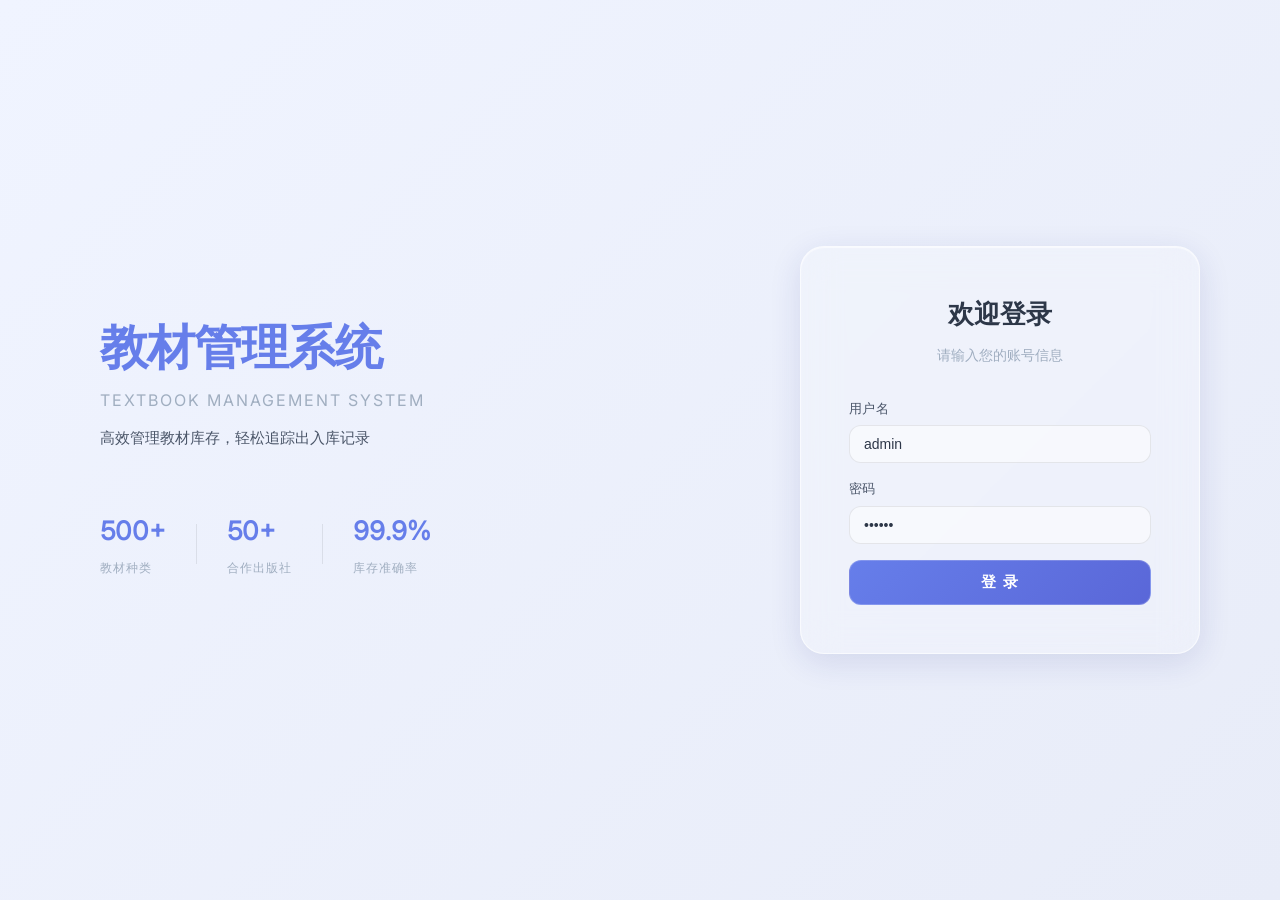
==== commit 58147e87: "v2.0: Admin权限精简 + BCrypt加密 + 用户管理模块 + 出入库/订购历史查询 - Admin 权限从 29 项缩减为 12 项（全局查看 + 用户CRUD + 角色管理） - St" ====
--- a/frontend/index.html
+++ b/frontend/index.html
@@ -63,7 +63,6 @@
                             </div>
                             <button type="submit" class="btn btn-primary btn-block login-submit-btn">登 录</button>
                         </form>
-                        <p class="login-hint">账号: admin(管理员) / demander(需求) / stockop(库存) / viewer(只读) — 密码均为 123456（admin 为 admin123）</p>
                     </div>
                 </div>
             </div>
--- a/frontend/css/style.css
+++ b/frontend/css/style.css
@@ -1790,14 +1790,6 @@
     letter-spacing: 1px;
 }
 
-.login-hint {
-    text-align: center;
-    margin-top: var(--spacing-md);
-    font-size: 12px;
-    color: var(--text-muted);
-    font-family: 'Inter', sans-serif;
-}
-
 /* ============================================================
    导航栏
    sticky 定位，初始全宽透明，滚动后收缩为居中胶囊 + 玻璃拟态
@@ -2657,24 +2649,33 @@
 }
 
 /* ============================================================
-   权限不足元素样式：降低不透明度 + 禁止点击 + 锁图标
+   权限不足元素样式：禁用交互 + 降低不透明度 + 锁图标
    ============================================================ */
 .no-permission {
-    opacity: 0.45;
+    opacity: 0.4;
     cursor: not-allowed !important;
+    pointer-events: none !important;
     position: relative;
 }
 
 .no-permission:hover {
-    opacity: 0.55;
-}
-
-/* 按钮无权限时 hover 不应用原有交互效果 */
-button.no-permission:hover,
-.btn.no-permission:hover {
+    opacity: 0.4;
+}
+
+/* 按钮/表单元素无权限时：彻底禁止交互 + 灰色调 */
+button.no-permission,
+.btn.no-permission,
+input.no-permission,
+select.no-permission,
+textarea.no-permission {
+    opacity: 0.4;
+    pointer-events: none !important;
     transform: none !important;
     box-shadow: none !important;
-    filter: none !important;
+    filter: grayscale(0.6);
+    background: rgba(0, 0, 0, 0.04) !important;
+    color: #a0aec0 !important;
+    border-color: rgba(0, 0, 0, 0.08) !important;
 }
 
 /* ============================================================
@@ -2907,4 +2908,36 @@
 /* 大模态框 */
 .modal-lg {
     max-width: 700px;
+}
+
+/* ============================================================
+   角色徽章样式
+   ============================================================ */
+.role-badge {
+    display: inline-block;
+    padding: 2px 10px;
+    border-radius: 12px;
+    font-size: 12px;
+    font-weight: 600;
+    letter-spacing: 0.3px;
+}
+.role-badge.role-admin {
+    background: rgba(102, 126, 234, 0.12);
+    color: #667eea;
+    border: 1px solid rgba(102, 126, 234, 0.3);
+}
+.role-badge.role-stockoperator {
+    background: rgba(72, 187, 120, 0.12);
+    color: #38a169;
+    border: 1px solid rgba(72, 187, 120, 0.3);
+}
+.role-badge.role-demandprovider {
+    background: rgba(237, 137, 54, 0.12);
+    color: #dd6b20;
+    border: 1px solid rgba(237, 137, 54, 0.3);
+}
+.role-badge.role-viewer {
+    background: rgba(160, 174, 192, 0.12);
+    color: #718096;
+    border: 1px solid rgba(160, 174, 192, 0.3);
 }
